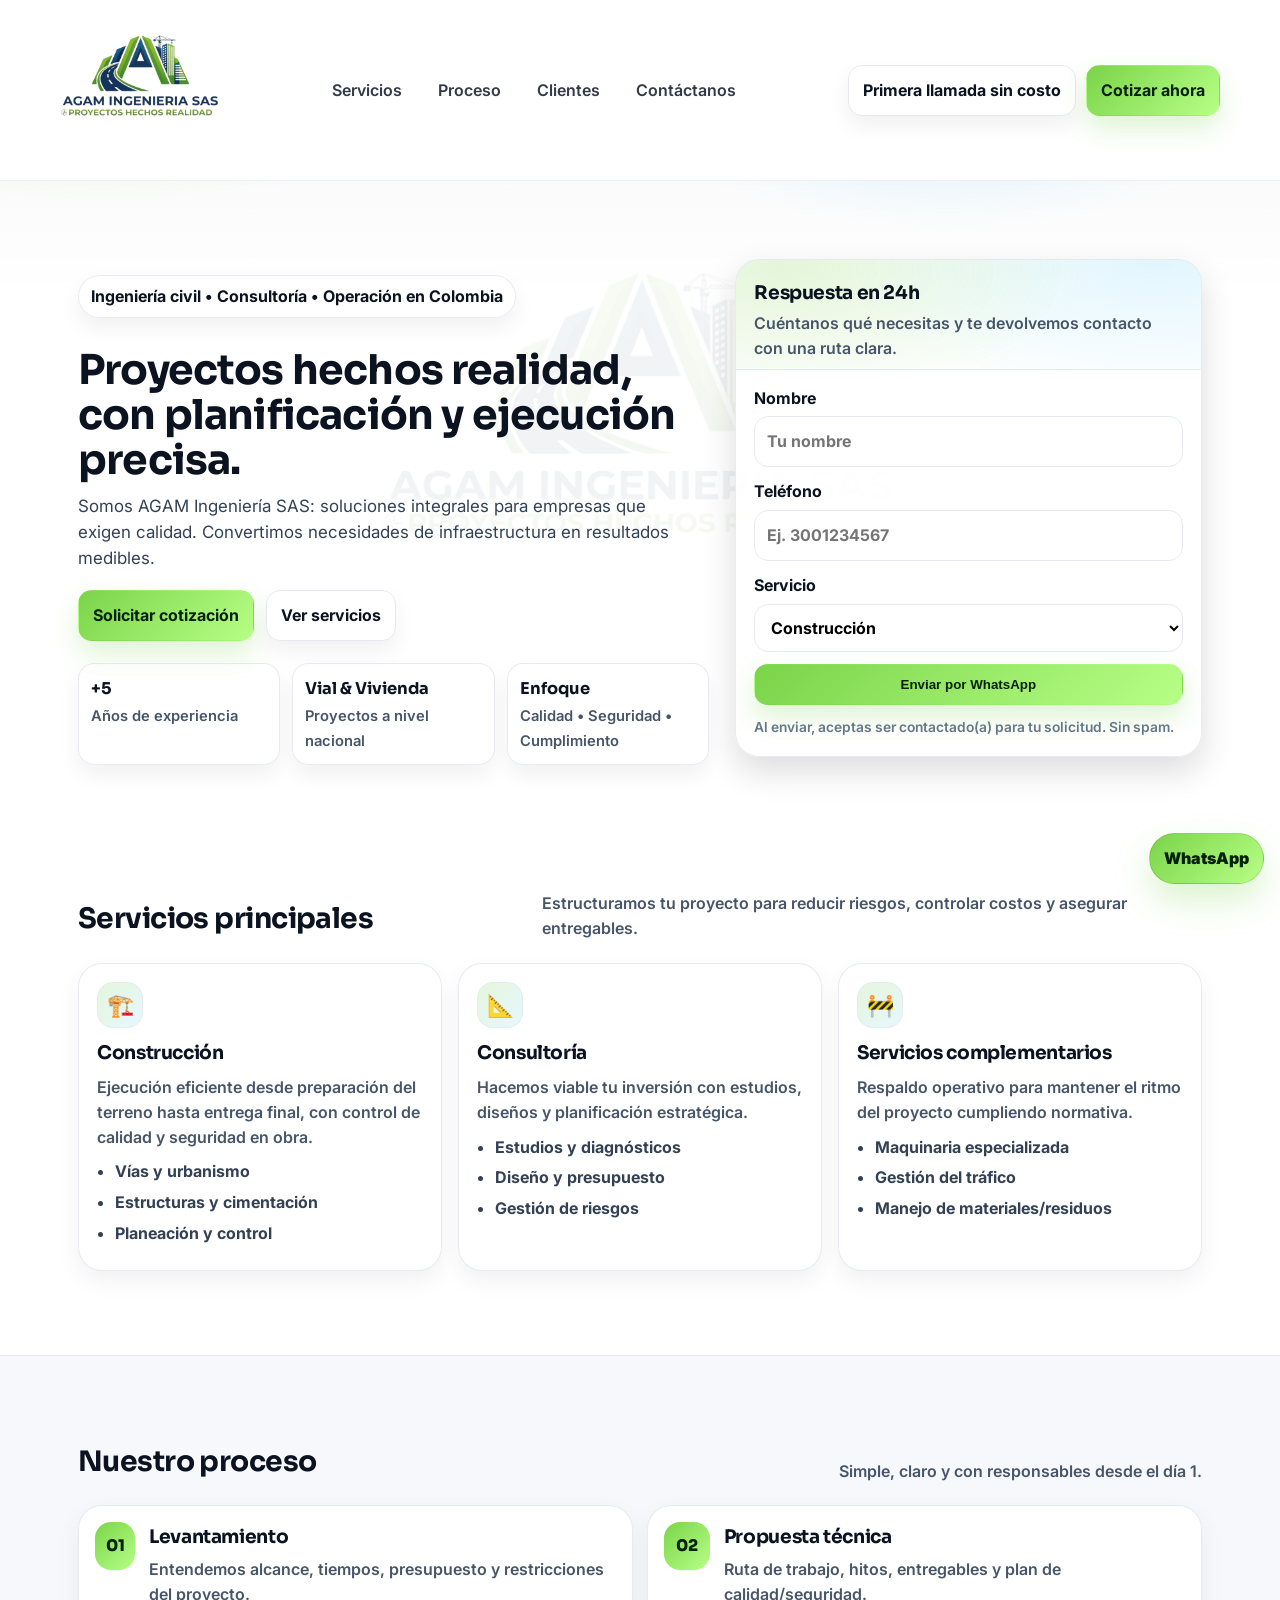
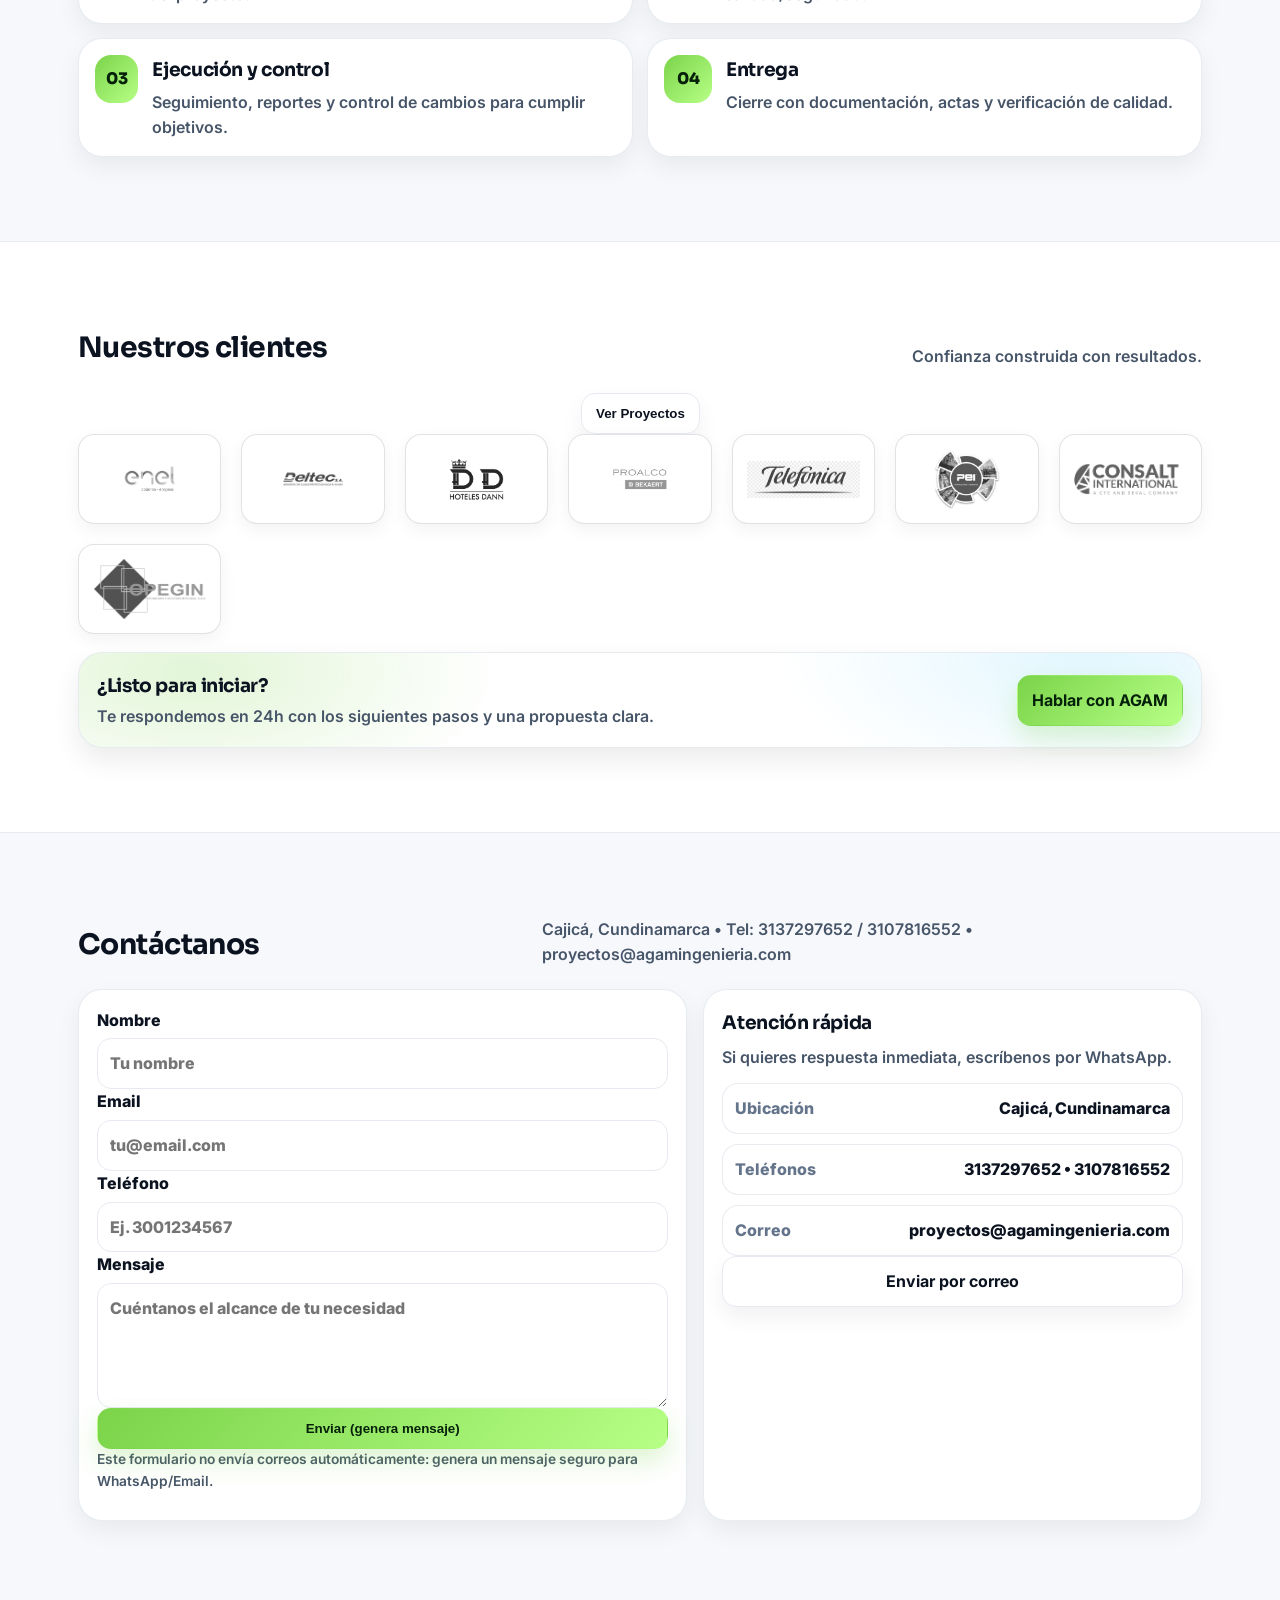
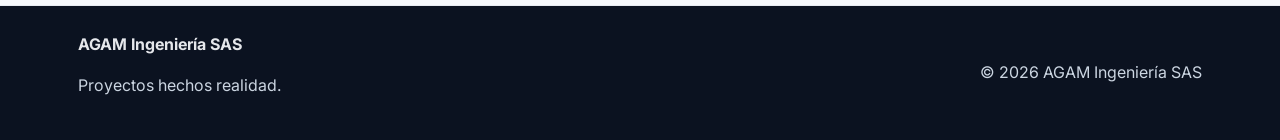
==== index.html @ 971c190e "upload files FASE 3.3 STABLE - Galeria responsive, lightbox, swipe y admin UX" ====
<!doctype html>
<html lang="es">
<head>
  <meta charset="utf-8" />
  <meta name="viewport" content="width=device-width, initial-scale=1" />
  <meta name="description" content="AGAM Ingeniería SAS: Construcción, consultoría y servicios complementarios. Proyectos hechos realidad." />
  <title>AGAM Ingeniería SAS | Proyectos hechos realidad</title>

  <!-- Google Fonts (ligero, solo 2 familias) -->
  <link rel="preconnect" href="https://fonts.googleapis.com">
  <link rel="preconnect" href="https://fonts.gstatic.com" crossorigin>
  <link href="https://fonts.googleapis.com/css2?family=Inter:wght@400;500;600&family=Sora:wght@600;700&display=swap" rel="stylesheet">

  <link rel="stylesheet" href="styles.css" />
</head>

<body>
  <a class="skip" href="#contenido">Saltar al contenido</a>

  <!-- Header -->
  <header class="header">
    <div class="container header__inner">
      <a class="brand" href="#top" aria-label="AGAM Ingeniería SAS">
        <img class="brand__logo"
     src="./unnamed.png"
     alt="AGAM Ingeniería SAS"
     loading="eager" />

      </a>

      <nav class="nav" aria-label="Navegación principal">
        <button class="nav__toggle" aria-expanded="false" aria-controls="menu">
          <span class="sr">Abrir menú</span>
          <span class="burger"></span>
        </button>

        <ul id="menu" class="nav__list">
          <li><a href="#servicios">Servicios</a></li>
          <li><a href="#proceso">Proceso</a></li>
          <li><a href="#clientes">Clientes</a></li>
          <li><a href="#contacto">Contáctanos</a></li>
        </ul>
      </nav>

      <div class="header__cta">
        <a class="btn btn--ghost" href="#contacto">Primera llamada sin costo</a>
        <a class="btn btn--primary" href="#contacto">Cotizar ahora</a>
      </div>
    </div>
  </header>

  <!-- Hero -->
  <main id="contenido">
    <section id="top" class="hero">
      <div class="container hero__inner">
        <div class="hero__copy reveal">
          <p class="pill">Ingeniería civil • Consultoría • Operación en Colombia</p>
          <h1>Proyectos hechos realidad, con planificación y ejecución precisa.</h1>
          <p class="lead">
            Somos AGAM Ingeniería SAS: soluciones integrales para empresas que exigen calidad.
            Convertimos necesidades de infraestructura en resultados medibles.
          </p>

          <div class="hero__actions">
            <a class="btn btn--primary" href="#contacto">Solicitar cotización</a>
            <a class="btn btn--ghost" href="#servicios">Ver servicios</a>
          </div>

          <div class="hero__stats">
            <div class="stat">
              <strong>+5</strong>
              <span>Años de experiencia</span>
            </div>
            <div class="stat">
              <strong>Vial & Vivienda</strong>
              <span>Proyectos a nivel nacional</span>
            </div>
            <div class="stat">
              <strong>Enfoque</strong>
              <span>Calidad • Seguridad • Cumplimiento</span>
            </div>
          </div>
        </div>

        <div class="hero__card reveal">
          <div class="cardTop">
            <h3>Respuesta en 24h</h3>
            <p>Cuéntanos qué necesitas y te devolvemos contacto con una ruta clara.</p>
          </div>

          <div class="miniForm">
            <label>
              Nombre
              <input id="name" type="text" placeholder="Tu nombre" autocomplete="name" />
            </label>
            <label>
              Teléfono
              <input id="phone" type="tel" placeholder="Ej. 3001234567" autocomplete="tel" />
            </label>
            <label>
              Servicio
              <select id="service">
                <option value="Construcción">Construcción</option>
                <option value="Consultoría">Consultoría</option>
                <option value="Servicios complementarios">Servicios complementarios</option>
              </select>
            </label>

            <button id="quoteBtn" class="btn btn--primary btn--full" type="button">
              Enviar por WhatsApp
            </button>

            <p class="fineprint">
              Al enviar, aceptas ser contactado(a) para tu solicitud. Sin spam.
            </p>
          </div>
        </div>
      </div>

      <div class="hero__bg" aria-hidden="true"></div>
    </section>

    <!-- Servicios -->
    <section id="servicios" class="section">
      <div class="container">
        <div class="section__head reveal">
          <h2>Servicios principales</h2>
          <p class="sub">
            Estructuramos tu proyecto para reducir riesgos, controlar costos y asegurar entregables.
          </p>
        </div>

        <div class="grid3">
          <article class="card reveal">
            <div class="icon">🏗️</div>
            <h3>Construcción</h3>
            <p>
              Ejecución eficiente desde preparación del terreno hasta entrega final,
              con control de calidad y seguridad en obra.
            </p>
            <ul class="bullets">
              <li>Vías y urbanismo</li>
              <li>Estructuras y cimentación</li>
              <li>Planeación y control</li>
            </ul>
          </article>

          <article class="card reveal">
            <div class="icon">📐</div>
            <h3>Consultoría</h3>
            <p>
              Hacemos viable tu inversión con estudios, diseños y planificación estratégica.
            </p>
            <ul class="bullets">
              <li>Estudios y diagnósticos</li>
              <li>Diseño y presupuesto</li>
              <li>Gestión de riesgos</li>
            </ul>
          </article>

          <article class="card reveal">
            <div class="icon">🚧</div>
            <h3>Servicios complementarios</h3>
            <p>
              Respaldo operativo para mantener el ritmo del proyecto cumpliendo normativa.
            </p>
            <ul class="bullets">
              <li>Maquinaria especializada</li>
              <li>Gestión del tráfico</li>
              <li>Manejo de materiales/residuos</li>
            </ul>
          </article>
        </div>
      </div>
    </section>

    <!-- Proceso -->
    <section id="proceso" class="section section--alt">
      <div class="container">
        <div class="section__head reveal">
          <h2>Nuestro proceso</h2>
          <p class="sub">Simple, claro y con responsables desde el día 1.</p>
        </div>

        <div class="steps">
          <div class="step reveal">
            <span class="step__n">01</span>
            <div>
              <h3>Levantamiento</h3>
              <p>Entendemos alcance, tiempos, presupuesto y restricciones del proyecto.</p>
            </div>
          </div>

          <div class="step reveal">
            <span class="step__n">02</span>
            <div>
              <h3>Propuesta técnica</h3>
              <p>Ruta de trabajo, hitos, entregables y plan de calidad/seguridad.</p>
            </div>
          </div>

          <div class="step reveal">
            <span class="step__n">03</span>
            <div>
              <h3>Ejecución y control</h3>
              <p>Seguimiento, reportes y control de cambios para cumplir objetivos.</p>
            </div>
          </div>

          <div class="step reveal">
            <span class="step__n">04</span>
            <div>
              <h3>Entrega</h3>
              <p>Cierre con documentación, actas y verificación de calidad.</p>
            </div>
          </div>
        </div>
      </div>
    </section>

    <!-- Clientes -->
    <section id="clientes" class="section">
      <div class="container">
        <div class="section__head reveal">
          <h2>Nuestros clientes</h2>
          <p class="sub">Confianza construida con resultados.</p>
        </div>
<!-- bonton ver clientes-->
        <div style="text-align:center;margin-top:24px;">
  <button class="btn btn--ghost" onclick="openGallery()">
    Ver Proyectos
  </button>
</div>


        <!-- Contenido administrable: se carga desde content.js / backend -->
        <div id="clientsGrid" class="logos reveal" aria-label="Logos de clientes"></div>

        <div class="ctaBand reveal">
          <div>
            <h3>¿Listo para iniciar?</h3>
            <p>Te respondemos en 24h con los siguientes pasos y una propuesta clara.</p>
          </div>
          <a class="btn btn--primary" href="#contacto">Hablar con AGAM</a>
        </div>
      </div>
    </section>

    <!-- Contacto -->
    <section id="contacto" class="section section--alt">
      <div class="container">
        <div class="section__head reveal">
          <h2>Contáctanos</h2>
          <p class="sub">Cajicá, Cundinamarca • Tel: 3137297652 / 3107816552 • proyectos@agamingenieria.com</p>
        </div>

        <div class="contactGrid">
          <form class="form card reveal" id="contactForm" autocomplete="on">
            <label>
              Nombre
              <input name="nombre" type="text" required placeholder="Tu nombre" autocomplete="name" />
            </label>
            <label>
              Email
              <input name="email" type="email" required placeholder="tu@email.com" autocomplete="email" />
            </label>
            <label>
              Teléfono
              <input name="telefono" type="tel" required placeholder="Ej. 3001234567" autocomplete="tel" />
            </label>
            <label>
              Mensaje
              <textarea name="mensaje" rows="4" required placeholder="Cuéntanos el alcance de tu necesidad"></textarea>
            </label>

            <button class="btn btn--primary btn--full" type="submit">Enviar (genera mensaje)</button>
            <p class="fineprint">Este formulario no envía correos automáticamente: genera un mensaje seguro para WhatsApp/Email.</p>
          </form>

          <div class="info card reveal">
            <h3>Atención rápida</h3>
            <p>Si quieres respuesta inmediata, escríbenos por WhatsApp.</p>

            <div class="info__list">
              <div class="info__item">
                <span class="k">Ubicación</span>
                <span class="v">Cajicá, Cundinamarca</span>
              </div>
              <div class="info__item">
                <span class="k">Teléfonos</span>
                <span class="v">3137297652 • 3107816552</span>
              </div>
              <div class="info__item">
                <span class="k">Correo</span>
                <span class="v">proyectos@agamingenieria.com</span>
              </div>
            </div>

            <a class="btn btn--ghost btn--full" id="emailBtn" href="#">
              Enviar por correo
            </a>
          </div>
        </div>
      </div>
    </section>

    <!-- Footer -->
    <footer class="footer">
      <div class="container footer__inner">
        <div>
          <strong>AGAM Ingeniería SAS</strong>
          <p class="muted">Proyectos hechos realidad.</p>
        </div>
        <p class="muted">© <span id="year"></span> AGAM Ingeniería SAS</p>
      </div>
    </footer>
  </main>

  <!-- WhatsApp Floating Button -->
  <a class="wabtn" id="waFloat" href="#" aria-label="Chatear por WhatsApp">
    <span>WhatsApp</span>
  </a>

  <!-- Modal flotante - Galería -->
<div id="galleryModal" class="galleryModal" aria-hidden="true">
  <div class="galleryOverlay"></div>

  <div class="galleryContent">
    <button class="galleryClose" aria-label="Cerrar galería">✕</button>

    <h3>Proyectos</h3>

    <div id="projectsGrid" class="galleryGrid"></div>
  </div>
</div>

<div id="projectGalleryModal" class="galleryModal" aria-hidden="true"><div class="projectGalleryOverlay galleryOverlay"></div><div class="galleryContent"><button class="projectGalleryClose galleryClose" aria-label="Cerrar">✕</button><h3 id="projectGalleryTitle">Proyecto</h3><div id="projectGalleryGrid" class="projectGalleryGrid"></div></div></div>

 <!-- Zoom individual (Lightbox) - Fase 3.3.2 -->
<div id="zoomModal" class="zoomModal" aria-hidden="true">
  <div class="zoomOverlay"></div>

  <div class="zoomContent" role="dialog" aria-modal="true" aria-label="Vista ampliada">
    <button class="zoomClose" type="button" aria-label="Cerrar zoom">&times;</button>

    <button id="zoomPrev" class="zoomNav zoomPrev" type="button" aria-label="Fotografía anterior">
      &#10094;
    </button>

    <img id="zoomImg" src="" alt="">

    <button id="zoomNext" class="zoomNav zoomNext" type="button" aria-label="Fotografía siguiente">
      &#10095;
    </button>

    <div class="zoomInfo">
      <p id="zoomCaption" class="zoomCaption"></p>
      <span id="zoomCounter" class="zoomCounter" aria-live="polite"></span>
    </div>
  </div>
</div>
 
  <script src="https://cdn.jsdelivr.net/npm/@supabase/supabase-js@2"></script>
  <script src="config.js"></script>
  <script src="content.js"></script>
  <script src="app.js" defer></script>
</body>
</html>
---- styles.css ----
:root{
  --bg: #0b1220;
  --bg2:#0f1b33;
  --surface:#0f172a;
  --card:#ffffff;
  --text:#0b1220;
  --muted:#5b6473;
  --line:#e6eaf0;

  --brand:#7bd44a;          /* verde acento */
  --brand2:#33c2ff;         /* acento secundario sutil */
  --shadow: 0 14px 34px rgba(2, 6, 23, .14);
  --shadow2: 0 10px 24px rgba(2, 6, 23, .10);

  --radius: 18px;
  --radius2: 24px;
  --container: 1160px;

  --font: "Inter", system-ui, -apple-system, Segoe UI, Roboto, Arial, sans-serif;
  --fontH: "Sora", system-ui, -apple-system, Segoe UI, Roboto, Arial, sans-serif;

  --speed: 220ms;
}

*{ box-sizing:border-box; }
html{ scroll-behavior:smooth; }

/* === Marca de agua global (logo) === */
body::before{
  content:"";
  position:fixed;
  inset:0;
  background-image: url("./unnamed.png"); /* o ./assets/unnamed.png */
  background-repeat:no-repeat;
  background-position:center;
  background-size: min(520px, 70vw);
  opacity:0.06;             /* controla qué tan sutil se ve */
  pointer-events:none;      /* no bloquea clicks */
  z-index:0;
}

/* Asegura que el contenido quede por encima */
.header,
main,
.footer{
  position:relative;
  z-index:1;
}

body{
  margin:0;
  font-family:var(--font);
  color:var(--text);
  background:#fff;
  line-height:1.55;
}



img{ max-width:100%; height:auto; display:block; }
a{ color:inherit; text-decoration:none; }
a:hover{ text-decoration:none; }

.container{
  max-width:var(--container);
  margin:0 auto;
  padding:0 18px;
}

/* Accesibilidad */
.skip{
  position:absolute;
  left:-9999px;
  top:12px;
  background:#fff;
  padding:10px 12px;
  border-radius:12px;
  box-shadow:var(--shadow2);
  z-index:9999;
}
.skip:focus{ left:12px; }

.sr{
  position:absolute;
  width:1px;height:1px;
  padding:0;margin:-1px;
  overflow:hidden;clip:rect(0,0,0,0);
  white-space:nowrap;border:0;
}

/* Header */
.header{
  position:sticky;
  top:0;
  z-index:50;
  background:rgba(255,255,255,.86);
  backdrop-filter: blur(10px);
  border-bottom:1px solid rgba(230,234,240,.7);
}
.header__inner{
  display:flex;
  align-items:center;
  justify-content:space-between;
  gap:14px;
  padding:10px 0;
}
.brand{ display:flex; align-items:center; gap:12px; }
.brand__logo{
  width:160px;
  height:auto;
  object-fit:contain;
}

/* Nav */
.nav{ display:flex; align-items:center; gap:10px; }
.nav__toggle{
  display:none;
  border:1px solid var(--line);
  background:#fff;
  border-radius:14px;
  padding:10px 12px;
  cursor:pointer;
  box-shadow:0 8px 18px rgba(2,6,23,.06);
}
.burger{
  width:22px;
  height:2px;
  background:var(--bg);
  display:block;
  position:relative;
}
.burger::before,.burger::after{
  content:"";
  position:absolute;
  left:0;
  width:22px;
  height:2px;
  background:var(--bg);
  transition:transform var(--speed) ease;
}
.burger::before{ top:-7px; }
.burger::after{ top:7px; }

.nav__list{
  list-style:none;
  display:flex;
  align-items:center;
  gap:16px;
  margin:0;
  padding:0;
}
.nav__list a{
  font-weight:600;
  color:#111827;
  opacity:.86;
  padding:10px 10px;
  border-radius:12px;
  transition: background var(--speed) ease, opacity var(--speed) ease, transform var(--speed) ease;
}
.nav__list a:hover{
  background:rgba(15, 23, 42, .06);
  opacity:1;
}

.header__cta{
  display:flex;
  gap:10px;
  align-items:center;
}

/* Buttons */
.btn{
  display:inline-flex;
  align-items:center;
  justify-content:center;
  gap:10px;
  border-radius:14px;
  padding:12px 14px;
  font-weight:700;
  border:1px solid transparent;
  cursor:pointer;
  transition: transform var(--speed) ease, box-shadow var(--speed) ease, background var(--speed) ease, border-color var(--speed) ease;
  user-select:none;
  will-change: transform;
}
.btn--primary{
  background:linear-gradient(135deg, var(--brand), #b7ff86);
  color:#05210a;
  box-shadow: 0 12px 26px rgba(123, 212, 74, .25);
}
.btn--primary:hover{ transform: translateY(-2px); box-shadow: 0 18px 34px rgba(123, 212, 74, .28); }

.btn--ghost{
  background:#fff;
  border-color: var(--line);
  color:#0b1220;
  box-shadow: 0 10px 22px rgba(2,6,23,.06);
}
.btn--ghost:hover{ transform: translateY(-2px); box-shadow: 0 14px 28px rgba(2,6,23,.10); }

.btn--full{ width:100%; }

/* Hero */
.hero{
  position:relative;
  overflow:hidden;
  padding:78px 0 42px;
}
.hero__inner{
  display:grid;
  grid-template-columns: 1.15fr .85fr;
  gap:26px;
  align-items:start;
}
.hero__bg{
  position:absolute;
  inset:-40% -10% auto -10%;
  height:520px;
  background:
    radial-gradient(600px 240px at 15% 25%, rgba(123,212,74,.22), transparent 60%),
    radial-gradient(520px 240px at 70% 30%, rgba(51,194,255,.18), transparent 60%),
    linear-gradient(180deg, rgba(11,18,32,.06), transparent 70%);
  pointer-events:none;
}
.pill{
  display:inline-flex;
  gap:8px;
  align-items:center;
  padding:8px 12px;
  border:1px solid rgba(230,234,240,.9);
  background:rgba(255,255,255,.75);
  border-radius:999px;
  font-weight:700;
  color:#0b1220;
  box-shadow:0 10px 22px rgba(2,6,23,.06);
}
h1,h2,h3{
  font-family:var(--fontH);
  letter-spacing:-.02em;
}
.hero h1{
  margin:14px 0 10px;
  font-size: clamp(30px, 3.2vw, 46px);
  line-height:1.1;
  color:#0b1220;
}
.lead{
  margin:0 0 18px;
  font-size: 1.06rem;
  color:#334155;
  max-width: 56ch;
}
.hero__actions{ display:flex; gap:12px; flex-wrap:wrap; }

.hero__stats{
  margin-top:22px;
  display:grid;
  grid-template-columns:repeat(3, minmax(0, 1fr));
  gap:12px;
}
.stat{
  border:1px solid rgba(230,234,240,.9);
  background:rgba(255,255,255,.75);
  border-radius:16px;
  padding:12px 12px;
  box-shadow:0 10px 22px rgba(2,6,23,.06);
}
.stat strong{
  display:block;
  font-family:var(--fontH);
  font-size:1.02rem;
  margin-bottom:2px;
}
.stat span{ color:#475569; font-weight:600; font-size:.92rem; }

/* Card form */
.hero__card{
  border-radius:var(--radius2);
  border:1px solid rgba(230,234,240,.9);
  background: rgba(255,255,255,.9);
  box-shadow: var(--shadow);
  overflow:hidden;
}
.cardTop{
  padding:18px 18px 8px;
  background:
    radial-gradient(520px 240px at 10% 10%, rgba(123,212,74,.20), transparent 60%),
    radial-gradient(520px 240px at 90% 0%, rgba(51,194,255,.14), transparent 60%);
  border-bottom:1px solid rgba(230,234,240,.9);
}
.cardTop h3{ margin:0 0 4px; }
.cardTop p{ margin:0; color:#475569; font-weight:600; }

.miniForm{ padding:16px 18px 18px; display:grid; gap:12px; }
label{ display:grid; gap:6px; font-weight:700; color:#0b1220; }
input, select, textarea{
  width:100%;
  padding:12px 12px;
  border-radius:14px;
  border:1px solid var(--line);
  background:#fff;
  outline:none;
  transition:border-color var(--speed) ease, box-shadow var(--speed) ease;
  font: inherit;
}
textarea{ resize:vertical; min-height:110px; }
input:focus, select:focus, textarea:focus{
  border-color: rgba(123,212,74,.9);
  box-shadow: 0 0 0 4px rgba(123,212,74,.18);
}

.fineprint{
  margin:0;
  font-size:.86rem;
  color:#64748b;
  font-weight:600;
}

/* Sections */
.section{ padding:84px 0; }
.section--alt{ background:#f6f8fb; border-top:1px solid rgba(230,234,240,.9); border-bottom:1px solid rgba(230,234,240,.9); }

.section__head{
  display:flex;
  align-items:flex-end;
  justify-content:space-between;
  gap:18px;
  margin-bottom:22px;
}
.section__head h2{
  margin:0;
  font-size: clamp(24px, 2.2vw, 34px);
}
.sub{
  margin:0;
  color:#475569;
  font-weight:600;
  max-width: 60ch;
}

/* Cards & grids */
.grid3{
  display:grid;
  grid-template-columns: repeat(3, minmax(0, 1fr));
  gap:16px;
}
.card{
  background:#fff;
  border:1px solid rgba(230,234,240,.9);
  border-radius:var(--radius2);
  padding:18px;
  box-shadow:0 10px 24px rgba(2,6,23,.06);
  transition: transform var(--speed) ease, box-shadow var(--speed) ease, border-color var(--speed) ease;
}
.card:hover{
  transform: translateY(-4px);
  box-shadow:0 18px 34px rgba(2,6,23,.10);
  border-color: rgba(123,212,74,.45);
}
.icon{
  width:46px;height:46px;
  display:grid;place-items:center;
  border-radius:16px;
  background: linear-gradient(135deg, rgba(123,212,74,.20), rgba(51,194,255,.12));
  border:1px solid rgba(230,234,240,.9);
  margin-bottom:10px;
  font-size:22px;
}
.card h3{ margin:0 0 8px; }
.card p{ margin:0 0 10px; color:#475569; font-weight:600; }
.bullets{
  margin:0;
  padding-left:18px;
  color:#334155;
  font-weight:700;
}
.bullets li{ margin:6px 0; }

/* Steps */
.steps{
  display:grid;
  grid-template-columns: repeat(2, minmax(0, 1fr));
  gap:14px;
}
.step{
  display:flex;
  gap:14px;
  padding:16px;
  background:#fff;
  border:1px solid rgba(230,234,240,.9);
  border-radius:var(--radius2);
  box-shadow:0 10px 24px rgba(2,6,23,.06);
}
.step__n{
  font-family:var(--fontH);
  font-weight:800;
  color:#05210a;
  background:linear-gradient(135deg, var(--brand), #b7ff86);
  border-radius:16px;
  width:48px; height:48px;
  display:grid; place-items:center;
}
.step h3{ margin:0 0 6px; }
.step p{ margin:0; color:#475569; font-weight:600; }

/* Logos */
.logos{
  display:grid;
  grid-template-columns: repeat(6, minmax(0, 1fr));
  gap:10px;
}
.logoBox{
  height:56px;
  border-radius:16px;
  border:1px dashed rgba(15,23,42,.18);
  background:#fff;
  display:grid;
  place-items:center;
  color:#64748b;
  font-weight:800;
}

/* CTA band */
.ctaBand{
  margin-top:18px;
  border-radius:var(--radius2);
  border:1px solid rgba(230,234,240,.9);
  background:
    radial-gradient(520px 240px at 10% 20%, rgba(123,212,74,.22), transparent 60%),
    radial-gradient(520px 240px at 90% 0%, rgba(51,194,255,.14), transparent 60%),
    #fff;
  padding:18px;
  display:flex;
  align-items:center;
  justify-content:space-between;
  gap:14px;
  box-shadow:0 12px 28px rgba(2,6,23,.08);
}
.ctaBand h3{ margin:0 0 4px; }
.ctaBand p{ margin:0; color:#475569; font-weight:600; }

/* Contact */
.contactGrid{
  display:grid;
  grid-template-columns: 1.1fr .9fr;
  gap:16px;
}
.form label{ font-weight:800; }
.info h3{ margin:0 0 8px; }
.info p{ margin:0 0 14px; color:#475569; font-weight:600; }
.info__list{ display:grid; gap:10px; }
.info__item{
  display:flex;
  justify-content:space-between;
  gap:12px;
  padding:12px;
  border:1px solid rgba(230,234,240,.9);
  border-radius:16px;
  background:#fff;
}
.k{ color:#64748b; font-weight:800; }
.v{ color:#0b1220; font-weight:800; }

/* Footer */
.footer{
  background:#0b1220;
  color:#e5e7eb;
  padding:26px 0;
}
.footer__inner{
  display:flex;
  align-items:center;
  justify-content:space-between;
  gap:14px;
}
.muted{ color:#cbd5e1; }

/* WhatsApp floating */
.wabtn{
  position:fixed;
  right:16px;
  bottom:16px;
  z-index:60;
  padding:12px 14px;
  border-radius:999px;
  background: linear-gradient(135deg, var(--brand), #b7ff86);
  color:#05210a;
  font-weight:900;
  box-shadow:0 16px 34px rgba(123,212,74,.28);
  border:1px solid rgba(5,33,10,.12);
  transition: transform var(--speed) ease, box-shadow var(--speed) ease;
}
.wabtn:hover{ transform: translateY(-3px); box-shadow:0 22px 40px rgba(123,212,74,.30); }

/* Reveal on scroll (ligero) */
.reveal{
  opacity:0;
  transform: translateY(14px);
  transition: opacity 520ms ease, transform 520ms ease;
}
.reveal.is-visible{
  opacity:1;
  transform: translateY(0);
}

/* === Logos de clientes === */
.logos{
  display:grid;
  grid-template-columns: repeat(auto-fit, minmax(140px, 1fr));
  gap:20px;
  align-items:center;
}

.logoBox{
  height:90px;
  padding:14px;
  border-radius:16px;
  border:1px solid rgba(15,23,42,.12);
  background:#fff;
  display:flex;
  align-items:center;
  justify-content:center;
  box-shadow:0 6px 18px rgba(2,6,23,.05);
  transition: transform 220ms ease, box-shadow 220ms ease;
}

.logoBox img{
  max-width:100%;
  max-height:100%;
  object-fit:contain;
  filter: grayscale(100%) opacity(.85);
  transition: filter 220ms ease, transform 220ms ease;
}

.logoBox:hover img{
  filter:none;
  transform:scale(1.05);
}


/* Responsive */
@media (max-width: 980px){
  .hero__inner{ grid-template-columns: 1fr; }
  .header__cta{ display:none; }
  .grid3{ grid-template-columns: 1fr; }
  .steps{ grid-template-columns: 1fr; }
  .logos{ grid-template-columns: repeat(3, minmax(0, 1fr)); }
  .contactGrid{ grid-template-columns: 1fr; }
  .section__head{ flex-direction:column; align-items:flex-start; }
  .nav__toggle{ display:inline-flex; }
  .nav__list{
    position:absolute;
    right:18px;
    top:64px;
    width:min(320px, calc(100vw - 36px));
    flex-direction:column;
    align-items:stretch;
    gap:6px;
    padding:10px;
    border-radius:18px;
    border:1px solid rgba(230,234,240,.9);
    background:rgba(255,255,255,.96);
    box-shadow:0 18px 40px rgba(2,6,23,.16);
    display:none;
  }
  .nav__list.is-open{ display:flex; }
}

/* ============================= */
/* GALERÍA FLOTANTE (MODAL) */
/* ============================= */

.galleryModal{
  position:fixed;
  inset:0;
  z-index:999;
  display:none;
}

.galleryModal.active{
  display:block;
}

.galleryOverlay{
  position:absolute;
  inset:0;
  background:rgba(11,18,32,.75);
  backdrop-filter: blur(6px);
}

.galleryContent{
  position:relative;
  max-width:1100px;
  margin:6vh auto;
  background:#fff;
  border-radius:22px;
  padding:22px;
  box-shadow:0 30px 60px rgba(0,0,0,.35);
  animation: modalIn .35s ease;
}

.galleryContent h3{
  margin:0 0 14px;
  font-family:var(--fontH);
  font-size:1.4rem;
}

.galleryGrid{
  display:grid;
  grid-template-columns: repeat(auto-fit, minmax(160px, 1fr));
  gap:18px;
}

.galleryGrid img{
  width:100%;
  height:120px;
  object-fit:contain;
  background:#fff;
  border-radius:16px;
  padding:12px;
  border:1px solid rgba(15,23,42,.12);
  cursor:pointer;
  transition: transform .25s ease, box-shadow .25s ease;
}

.galleryGrid img:hover{
  transform:scale(1.05);
  box-shadow:0 14px 30px rgba(0,0,0,.18);
}

.galleryClose{
  position:absolute;
  top:14px;
  right:14px;
  border:none;
  background:#0b1220;
  color:#fff;
  width:40px;
  height:40px;
  border-radius:50%;
  font-size:18px;
  cursor:pointer;
}

@keyframes modalIn{
  from{
    opacity:0;
    transform:translateY(20px) scale(.96);
  }
  to{
    opacity:1;
    transform:none;
  }
}

/* ============================= */
/* ZOOM INDIVIDUAL (LIGHTBOX) */
/* ============================= */
.zoomModal{
  position:fixed;
  inset:0;
  z-index:1000;   /* encima del modal de galería */
  display:none;
}
.zoomModal.active{ display:block; }

.zoomOverlay{
  position:absolute;
  inset:0;
  background:rgba(11,18,32,.82);
  backdrop-filter: blur(6px);
}

.zoomContent{
  position:relative;
  max-width:min(1100px, calc(100vw - 24px));
  max-height: calc(100vh - 24px);
  margin: 12px auto;
  padding: 12px;
  border-radius: 18px;
  background:#fff;
  box-shadow: 0 30px 60px rgba(0,0,0,.35);
  display:grid;
  gap:10px;
  animation: modalIn .25s ease;
}

#zoomImg{
  width:100%;
  max-height: 75vh;
  object-fit: contain;
  border-radius: 14px;
  background:#fff;
  border:1px solid rgba(15,23,42,.10);
}

.zoomCaption{
  margin:0;
  color:#334155;
  font-weight:700;
  text-align:center;
}

.zoomClose{
  position:absolute;
  top:10px;
  right:10px;
  width:42px;
  height:42px;
  border-radius:999px;
  border:none;
  background:#0b1220;
  color:#fff;
  cursor:pointer;
  font-size:18px;
}


/* Responsive */
@media(max-width:768px){
  .galleryContent{
    margin:4vh 12px;
  }
}


/* Proyectos administrables */
.projectTile{margin:0;background:#fff;border:1px solid rgba(15,23,42,.12);border-radius:16px;overflow:hidden;cursor:pointer;box-shadow:0 8px 20px rgba(2,6,23,.06);transition:transform .22s ease,box-shadow .22s ease}
.projectTile:hover{transform:translateY(-3px);box-shadow:0 16px 32px rgba(2,6,23,.13)}
.galleryGrid .projectTile img{height:180px;border:0;border-radius:0;padding:0;object-fit:cover}
.galleryGrid .projectTile img:hover{transform:none;box-shadow:none}
.projectTile div{padding:12px 14px}.projectTile p{font-size:.86rem;color:#64748b;margin:5px 0 0}
.projectTile{cursor:pointer}.photoCount{display:block;margin-top:8px;color:#64748b}.projectGalleryGrid{display:grid;grid-template-columns:repeat(auto-fit,minmax(220px,1fr));gap:14px;max-height:68vh;overflow:auto}.projectPhoto{border:0;background:transparent;padding:0;cursor:pointer}.projectPhoto img{width:100%;height:220px;object-fit:cover;border-radius:14px;display:block}.projectPhoto:hover img{transform:scale(1.01)}


/* =========================================================
   FASE 3.3.1 - GALERIA PUBLICA RESPONSIVE
   Mantiene intacta la logica de Fase 3.2
   ========================================================= */

/* Modal de galeria de proyecto */
#projectGalleryModal .galleryContent{
  width:min(1180px, calc(100vw - 32px));
  max-width:1180px;
  max-height:90vh;
  margin:5vh auto;
  padding:24px;
  overflow:hidden;
  box-sizing:border-box;
}

/* Titulo con espacio reservado para cerrar */
#projectGalleryModal .galleryContent h3{
  padding-right:52px;
  margin-bottom:18px;
}

/* Rejilla de fotografias */
.projectGalleryGrid{
  display:grid;
  grid-template-columns:repeat(auto-fit, minmax(240px, 1fr));
  gap:16px;
  width:100%;
  max-height:72vh;
  overflow-y:auto;
  overflow-x:hidden;
  padding:2px 6px 6px 2px;
  box-sizing:border-box;
}

/* Cada fotografia */
.projectPhoto{
  display:block;
  width:100%;
  min-width:0;
  margin:0;
  padding:0;
  border:0;
  border-radius:16px;
  background:#f8fafc;
  overflow:hidden;
  cursor:pointer;
  aspect-ratio:4 / 3;
}

/* Imagen uniforme */
.projectPhoto img{
  display:block;
  width:100%;
  height:100%;
  object-fit:cover;
  border-radius:16px;
  transition:transform .22s ease, filter .22s ease;
}

.projectPhoto:hover img{
  transform:scale(1.025);
  filter:brightness(.96);
}

/* Mejor scrollbar */
.projectGalleryGrid{
  scrollbar-width:thin;
  scrollbar-color:#94a3b8 transparent;
}

.projectGalleryGrid::-webkit-scrollbar{
  width:8px;
}

.projectGalleryGrid::-webkit-scrollbar-thumb{
  background:#94a3b8;
  border-radius:999px;
}

/* Tablet */
@media (max-width:768px){
  #projectGalleryModal .galleryContent{
    width:calc(100vw - 20px);
    max-height:92vh;
    margin:4vh 10px;
    padding:18px;
    border-radius:18px;
  }

  .projectGalleryGrid{
    grid-template-columns:repeat(2, minmax(0, 1fr));
    gap:10px;
    max-height:74vh;
  }

  .projectPhoto{
    border-radius:12px;
  }

  .projectPhoto img{
    border-radius:12px;
  }
}

/* Celular */
@media (max-width:520px){
  #projectGalleryModal .galleryContent{
    width:calc(100vw - 16px);
    margin:2vh 8px;
    padding:16px;
    max-height:96vh;
  }

  #projectGalleryModal .galleryContent h3{
    font-size:1.2rem;
    padding-right:46px;
  }

  .projectGalleryGrid{
    grid-template-columns:1fr;
    gap:12px;
    max-height:78vh;
  }

  .projectPhoto{
    aspect-ratio:16 / 10;
  }
}


/* =========================================================
   FASE 3.3.2 - LIGHTBOX PROFESIONAL
   Navegacion visual + contador
   ========================================================= */

#zoomModal .zoomOverlay{
  background:rgba(2,6,23,.92);
  backdrop-filter:blur(8px);
}

#zoomModal .zoomContent{
  position:relative;
  width:min(1200px, calc(100vw - 32px));
  max-width:1200px;
  height:calc(100vh - 32px);
  max-height:900px;
  margin:16px auto;
  padding:54px 70px 22px;
  box-sizing:border-box;

  display:flex;
  flex-direction:column;
  align-items:center;
  justify-content:center;
  gap:12px;

  background:#0b1220;
  border:1px solid rgba(255,255,255,.12);
  border-radius:22px;
  box-shadow:0 30px 80px rgba(0,0,0,.55);
  overflow:hidden;
}

/* Imagen ampliada */
#zoomModal #zoomImg{
  display:block;
  width:auto;
  max-width:100%;
  height:auto;
  max-height:calc(100% - 70px);
  object-fit:contain;
  border:0;
  border-radius:14px;
  background:#fff;
}

/* Boton cerrar */
#zoomModal .zoomClose{
  position:absolute;
  z-index:5;
  top:14px;
  right:14px;

  display:flex;
  align-items:center;
  justify-content:center;

  width:44px;
  height:44px;
  padding:0;
  border:1px solid rgba(255,255,255,.18);
  border-radius:50%;

  background:rgba(15,23,42,.82);
  color:#fff;
  font-size:28px;
  line-height:1;
  cursor:pointer;

  transition:background .2s ease, transform .2s ease;
}

#zoomModal .zoomClose:hover{
  background:#1e293b;
  transform:scale(1.05);
}

/* Flechas anterior / siguiente */
#zoomModal .zoomNav{
  position:absolute;
  z-index:4;
  top:50%;
  transform:translateY(-50%);

  display:flex;
  align-items:center;
  justify-content:center;

  width:50px;
  height:58px;
  padding:0;

  border:1px solid rgba(255,255,255,.18);
  border-radius:14px;

  background:rgba(15,23,42,.72);
  color:#fff;
  font-size:30px;
  line-height:1;
  cursor:pointer;

  transition:
    background .2s ease,
    transform .2s ease,
    opacity .2s ease;
}

#zoomModal .zoomPrev{
  left:12px;
}

#zoomModal .zoomNext{
  right:12px;
}

#zoomModal .zoomNav:hover{
  background:rgba(30,41,59,.96);
  transform:translateY(-50%) scale(1.06);
}

/* Estado deshabilitado */
#zoomModal .zoomNav:disabled{
  opacity:.25;
  cursor:default;
  pointer-events:none;
}

/* Informacion inferior */
#zoomModal .zoomInfo{
  width:100%;
  min-height:36px;

  display:flex;
  align-items:center;
  justify-content:center;
  gap:14px;

  color:#e2e8f0;
}

#zoomModal .zoomCaption{
  margin:0;
  color:#e2e8f0;
  font-weight:600;
  text-align:center;
}

#zoomModal .zoomCounter{
  flex:0 0 auto;
  padding:5px 10px;

  border:1px solid rgba(255,255,255,.15);
  border-radius:999px;

  background:rgba(255,255,255,.08);
  color:#fff;

  font-size:.82rem;
  font-weight:700;
  white-space:nowrap;
}

/* Tablet */
@media (max-width:768px){
  #zoomModal .zoomContent{
    width:calc(100vw - 16px);
    height:calc(100vh - 16px);
    margin:8px;
    padding:52px 52px 18px;
    border-radius:18px;
  }

  #zoomModal .zoomNav{
    width:42px;
    height:52px;
    font-size:25px;
  }

  #zoomModal .zoomPrev{
    left:6px;
  }

  #zoomModal .zoomNext{
    right:6px;
  }
}

/* Celular */
@media (max-width:520px){
  #zoomModal .zoomContent{
    width:100vw;
    height:100vh;
    max-height:none;
    margin:0;
    padding:58px 12px 18px;
    border:0;
    border-radius:0;
  }

  #zoomModal #zoomImg{
    max-height:calc(100% - 105px);
    border-radius:10px;
  }

  #zoomModal .zoomClose{
    top:10px;
    right:10px;
    width:42px;
    height:42px;
  }

  #zoomModal .zoomNav{
    top:auto;
    bottom:18px;
    width:46px;
    height:46px;
    border-radius:50%;
    transform:none;
  }

  #zoomModal .zoomNav:hover{
    transform:scale(1.05);
  }

  #zoomModal .zoomPrev{
    left:14px;
  }

  #zoomModal .zoomNext{
    right:14px;
  }

  #zoomModal .zoomInfo{
    padding:0 52px;
    box-sizing:border-box;
    flex-direction:column;
    gap:4px;
  }

  #zoomModal .zoomCaption{
    font-size:.82rem;
  }

  #zoomModal .zoomCounter{
    font-size:.78rem;
  }
}
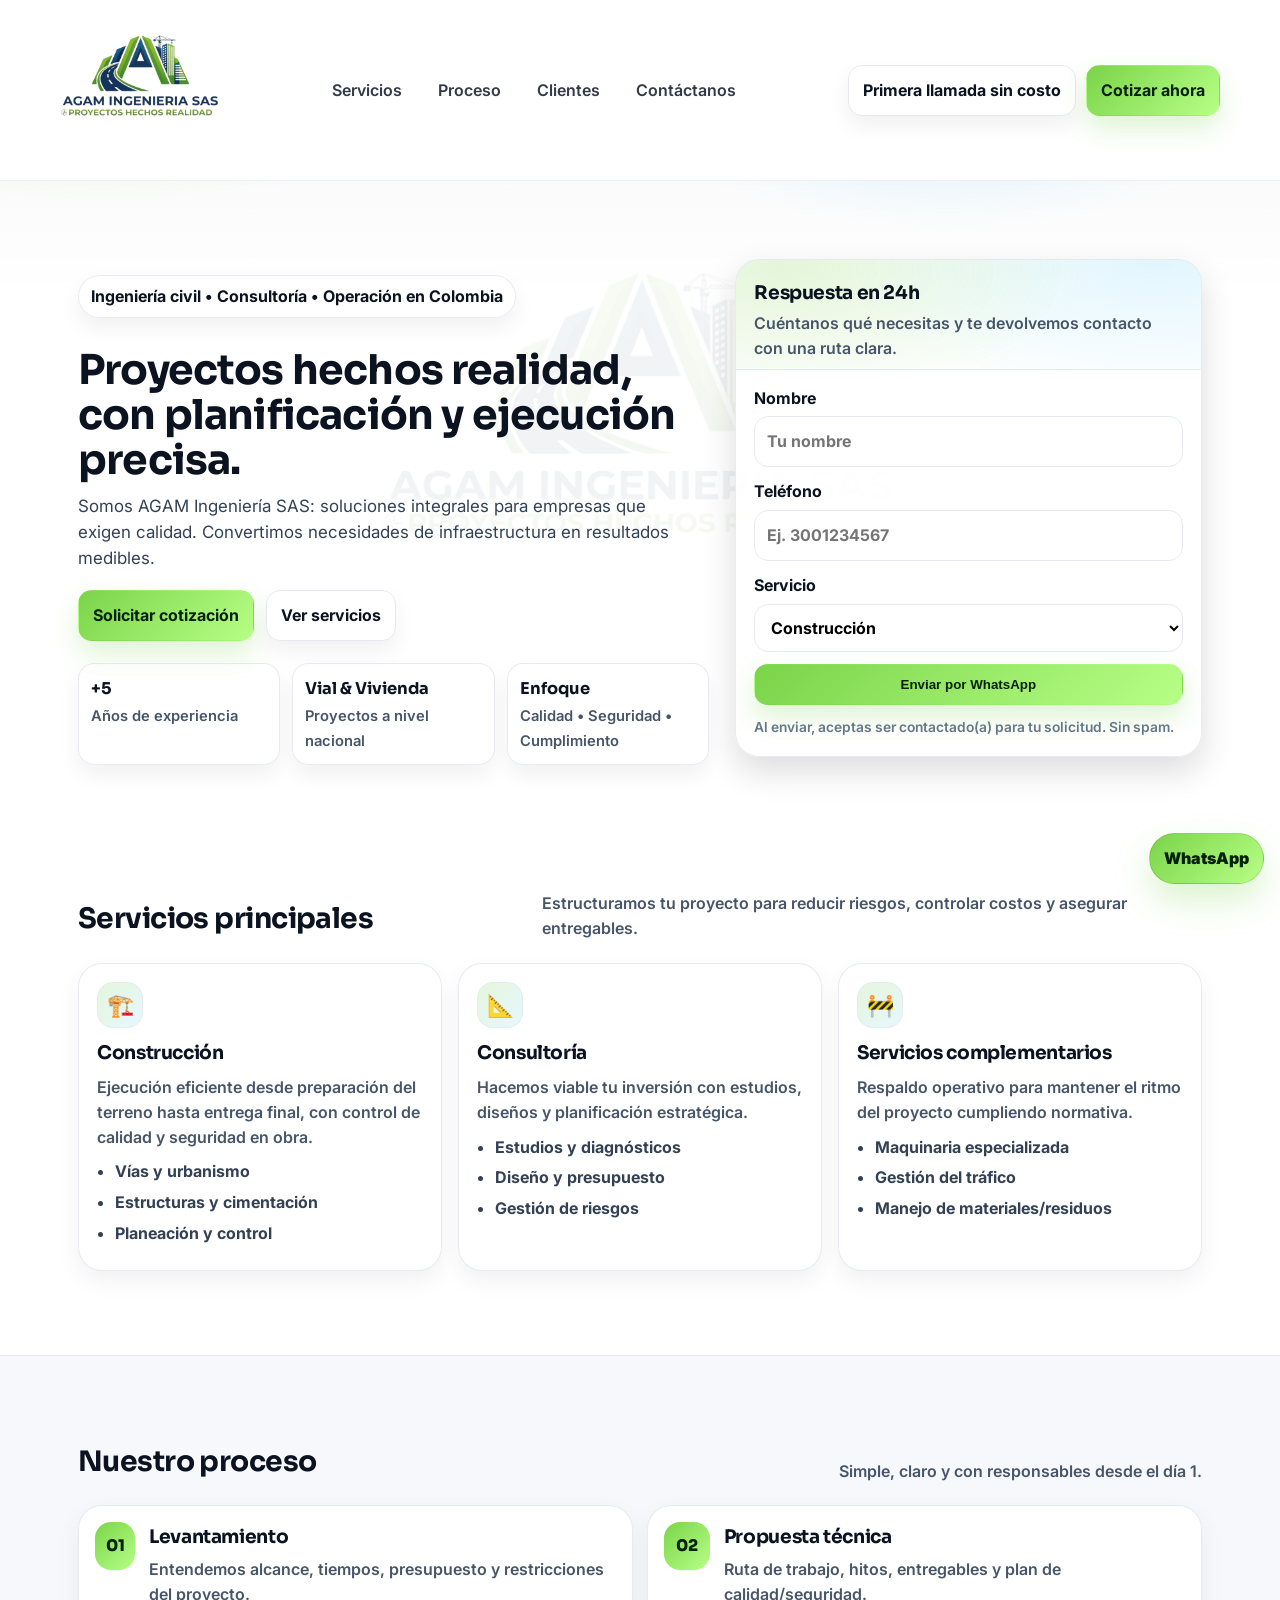
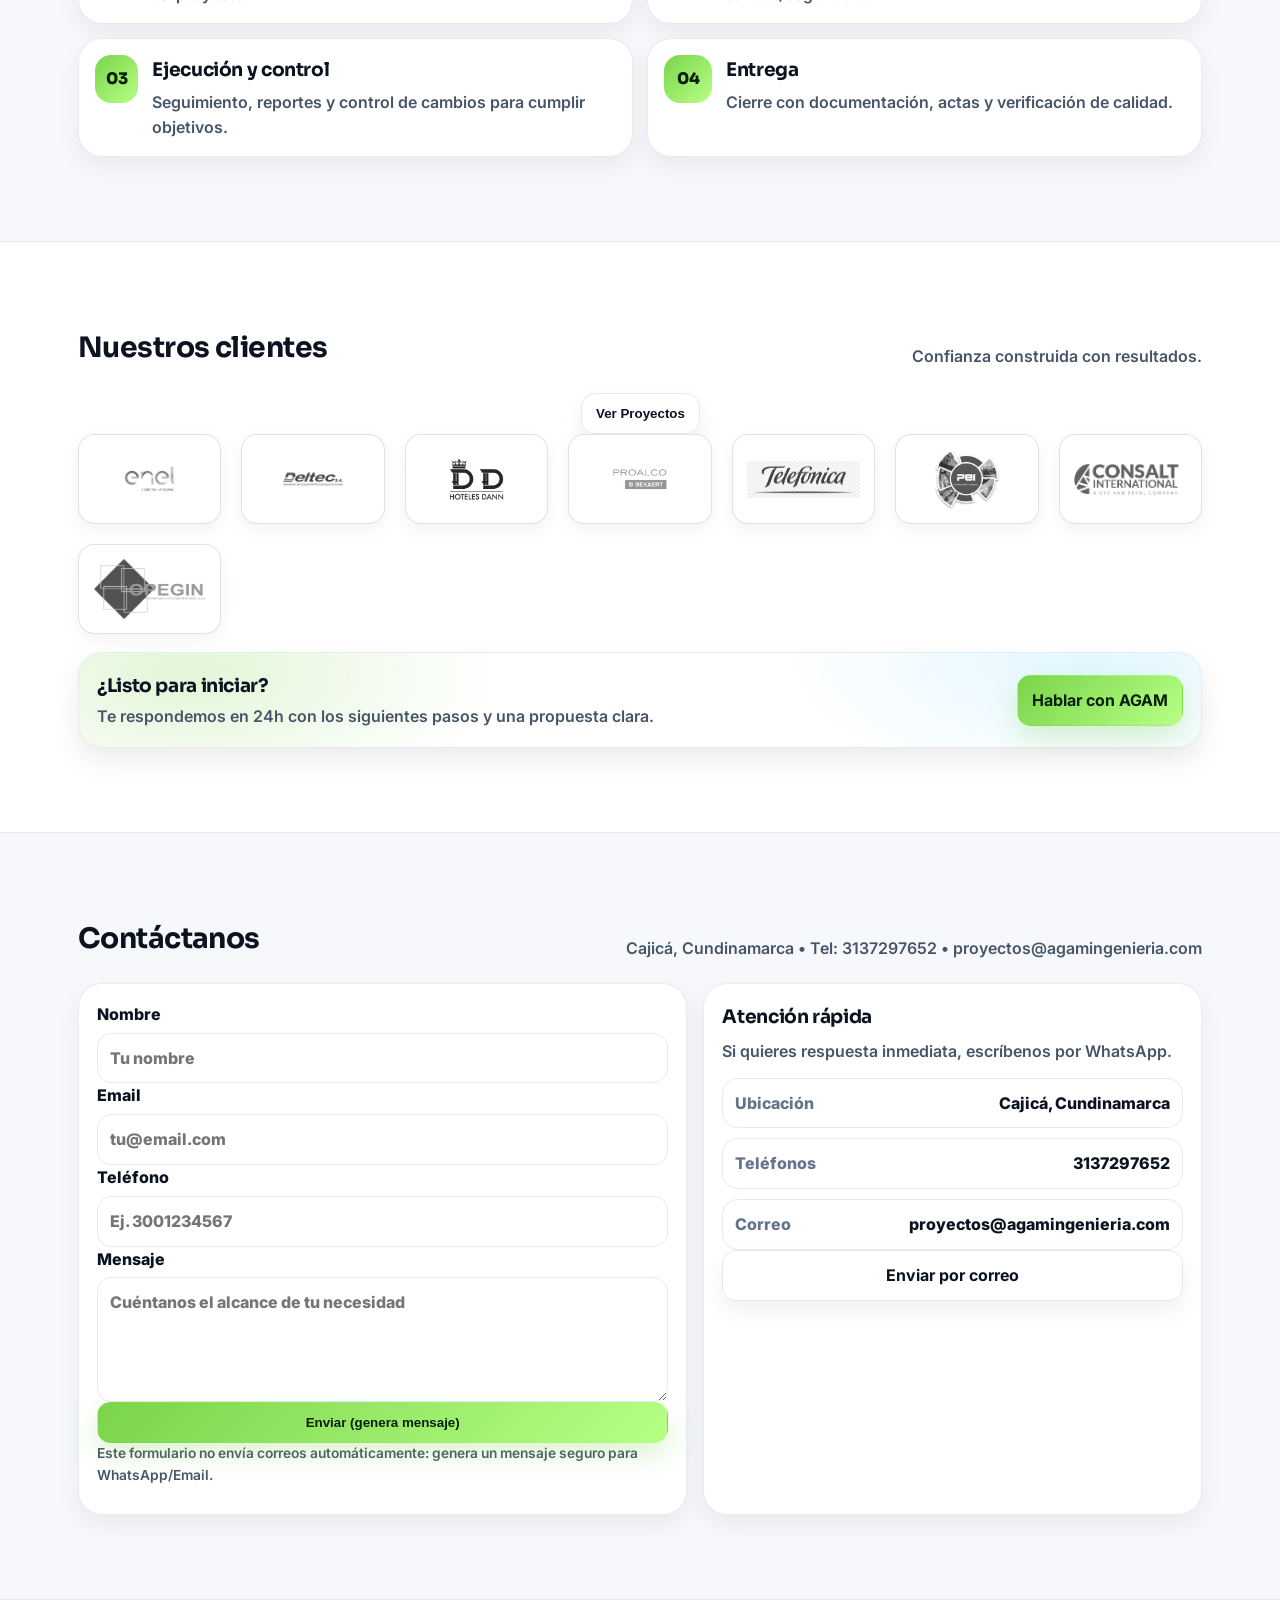
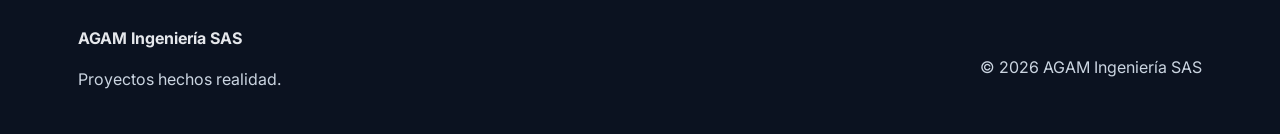
==== commit e2120ea6: "FASE 3.4 - Contact sync y manual de administracion" ====
--- a/index.html
+++ b/index.html
@@ -1,381 +1,381 @@
-<!doctype html>
-<html lang="es">
-<head>
-  <meta charset="utf-8" />
-  <meta name="viewport" content="width=device-width, initial-scale=1" />
-  <meta name="description" content="AGAM Ingeniería SAS: Construcción, consultoría y servicios complementarios. Proyectos hechos realidad." />
-  <title>AGAM Ingeniería SAS | Proyectos hechos realidad</title>
-
-  <!-- Google Fonts (ligero, solo 2 familias) -->
-  <link rel="preconnect" href="https://fonts.googleapis.com">
-  <link rel="preconnect" href="https://fonts.gstatic.com" crossorigin>
-  <link href="https://fonts.googleapis.com/css2?family=Inter:wght@400;500;600&family=Sora:wght@600;700&display=swap" rel="stylesheet">
-
-  <link rel="stylesheet" href="styles.css" />
-</head>
-
-<body>
-  <a class="skip" href="#contenido">Saltar al contenido</a>
-
-  <!-- Header -->
-  <header class="header">
-    <div class="container header__inner">
-      <a class="brand" href="#top" aria-label="AGAM Ingeniería SAS">
-        <img class="brand__logo"
-     src="./unnamed.png"
-     alt="AGAM Ingeniería SAS"
-     loading="eager" />
-
-      </a>
-
-      <nav class="nav" aria-label="Navegación principal">
-        <button class="nav__toggle" aria-expanded="false" aria-controls="menu">
-          <span class="sr">Abrir menú</span>
-          <span class="burger"></span>
-        </button>
-
-        <ul id="menu" class="nav__list">
-          <li><a href="#servicios">Servicios</a></li>
-          <li><a href="#proceso">Proceso</a></li>
-          <li><a href="#clientes">Clientes</a></li>
-          <li><a href="#contacto">Contáctanos</a></li>
-        </ul>
-      </nav>
-
-      <div class="header__cta">
-        <a class="btn btn--ghost" href="#contacto">Primera llamada sin costo</a>
-        <a class="btn btn--primary" href="#contacto">Cotizar ahora</a>
-      </div>
-    </div>
-  </header>
-
-  <!-- Hero -->
-  <main id="contenido">
-    <section id="top" class="hero">
-      <div class="container hero__inner">
-        <div class="hero__copy reveal">
-          <p class="pill">Ingeniería civil • Consultoría • Operación en Colombia</p>
-          <h1>Proyectos hechos realidad, con planificación y ejecución precisa.</h1>
-          <p class="lead">
-            Somos AGAM Ingeniería SAS: soluciones integrales para empresas que exigen calidad.
-            Convertimos necesidades de infraestructura en resultados medibles.
-          </p>
-
-          <div class="hero__actions">
-            <a class="btn btn--primary" href="#contacto">Solicitar cotización</a>
-            <a class="btn btn--ghost" href="#servicios">Ver servicios</a>
-          </div>
-
-          <div class="hero__stats">
-            <div class="stat">
-              <strong>+5</strong>
-              <span>Años de experiencia</span>
-            </div>
-            <div class="stat">
-              <strong>Vial & Vivienda</strong>
-              <span>Proyectos a nivel nacional</span>
-            </div>
-            <div class="stat">
-              <strong>Enfoque</strong>
-              <span>Calidad • Seguridad • Cumplimiento</span>
-            </div>
-          </div>
-        </div>
-
-        <div class="hero__card reveal">
-          <div class="cardTop">
-            <h3>Respuesta en 24h</h3>
-            <p>Cuéntanos qué necesitas y te devolvemos contacto con una ruta clara.</p>
-          </div>
-
-          <div class="miniForm">
-            <label>
-              Nombre
-              <input id="name" type="text" placeholder="Tu nombre" autocomplete="name" />
-            </label>
-            <label>
-              Teléfono
-              <input id="phone" type="tel" placeholder="Ej. 3001234567" autocomplete="tel" />
-            </label>
-            <label>
-              Servicio
-              <select id="service">
-                <option value="Construcción">Construcción</option>
-                <option value="Consultoría">Consultoría</option>
-                <option value="Servicios complementarios">Servicios complementarios</option>
-              </select>
-            </label>
-
-            <button id="quoteBtn" class="btn btn--primary btn--full" type="button">
-              Enviar por WhatsApp
-            </button>
-
-            <p class="fineprint">
-              Al enviar, aceptas ser contactado(a) para tu solicitud. Sin spam.
-            </p>
-          </div>
-        </div>
-      </div>
-
-      <div class="hero__bg" aria-hidden="true"></div>
-    </section>
-
-    <!-- Servicios -->
-    <section id="servicios" class="section">
-      <div class="container">
-        <div class="section__head reveal">
-          <h2>Servicios principales</h2>
-          <p class="sub">
-            Estructuramos tu proyecto para reducir riesgos, controlar costos y asegurar entregables.
-          </p>
-        </div>
-
-        <div class="grid3">
-          <article class="card reveal">
-            <div class="icon">🏗️</div>
-            <h3>Construcción</h3>
-            <p>
-              Ejecución eficiente desde preparación del terreno hasta entrega final,
-              con control de calidad y seguridad en obra.
-            </p>
-            <ul class="bullets">
-              <li>Vías y urbanismo</li>
-              <li>Estructuras y cimentación</li>
-              <li>Planeación y control</li>
-            </ul>
-          </article>
-
-          <article class="card reveal">
-            <div class="icon">📐</div>
-            <h3>Consultoría</h3>
-            <p>
-              Hacemos viable tu inversión con estudios, diseños y planificación estratégica.
-            </p>
-            <ul class="bullets">
-              <li>Estudios y diagnósticos</li>
-              <li>Diseño y presupuesto</li>
-              <li>Gestión de riesgos</li>
-            </ul>
-          </article>
-
-          <article class="card reveal">
-            <div class="icon">🚧</div>
-            <h3>Servicios complementarios</h3>
-            <p>
-              Respaldo operativo para mantener el ritmo del proyecto cumpliendo normativa.
-            </p>
-            <ul class="bullets">
-              <li>Maquinaria especializada</li>
-              <li>Gestión del tráfico</li>
-              <li>Manejo de materiales/residuos</li>
-            </ul>
-          </article>
-        </div>
-      </div>
-    </section>
-
-    <!-- Proceso -->
-    <section id="proceso" class="section section--alt">
-      <div class="container">
-        <div class="section__head reveal">
-          <h2>Nuestro proceso</h2>
-          <p class="sub">Simple, claro y con responsables desde el día 1.</p>
-        </div>
-
-        <div class="steps">
-          <div class="step reveal">
-            <span class="step__n">01</span>
-            <div>
-              <h3>Levantamiento</h3>
-              <p>Entendemos alcance, tiempos, presupuesto y restricciones del proyecto.</p>
-            </div>
-          </div>
-
-          <div class="step reveal">
-            <span class="step__n">02</span>
-            <div>
-              <h3>Propuesta técnica</h3>
-              <p>Ruta de trabajo, hitos, entregables y plan de calidad/seguridad.</p>
-            </div>
-          </div>
-
-          <div class="step reveal">
-            <span class="step__n">03</span>
-            <div>
-              <h3>Ejecución y control</h3>
-              <p>Seguimiento, reportes y control de cambios para cumplir objetivos.</p>
-            </div>
-          </div>
-
-          <div class="step reveal">
-            <span class="step__n">04</span>
-            <div>
-              <h3>Entrega</h3>
-              <p>Cierre con documentación, actas y verificación de calidad.</p>
-            </div>
-          </div>
-        </div>
-      </div>
-    </section>
-
-    <!-- Clientes -->
-    <section id="clientes" class="section">
-      <div class="container">
-        <div class="section__head reveal">
-          <h2>Nuestros clientes</h2>
-          <p class="sub">Confianza construida con resultados.</p>
-        </div>
-<!-- bonton ver clientes-->
-        <div style="text-align:center;margin-top:24px;">
-  <button class="btn btn--ghost" onclick="openGallery()">
-    Ver Proyectos
-  </button>
-</div>
-
-
-        <!-- Contenido administrable: se carga desde content.js / backend -->
-        <div id="clientsGrid" class="logos reveal" aria-label="Logos de clientes"></div>
-
-        <div class="ctaBand reveal">
-          <div>
-            <h3>¿Listo para iniciar?</h3>
-            <p>Te respondemos en 24h con los siguientes pasos y una propuesta clara.</p>
-          </div>
-          <a class="btn btn--primary" href="#contacto">Hablar con AGAM</a>
-        </div>
-      </div>
-    </section>
-
-    <!-- Contacto -->
-    <section id="contacto" class="section section--alt">
-      <div class="container">
-        <div class="section__head reveal">
-          <h2>Contáctanos</h2>
-          <p class="sub">Cajicá, Cundinamarca • Tel: 3137297652 / 3107816552 • proyectos@agamingenieria.com</p>
-        </div>
-
-        <div class="contactGrid">
-          <form class="form card reveal" id="contactForm" autocomplete="on">
-            <label>
-              Nombre
-              <input name="nombre" type="text" required placeholder="Tu nombre" autocomplete="name" />
-            </label>
-            <label>
-              Email
-              <input name="email" type="email" required placeholder="tu@email.com" autocomplete="email" />
-            </label>
-            <label>
-              Teléfono
-              <input name="telefono" type="tel" required placeholder="Ej. 3001234567" autocomplete="tel" />
-            </label>
-            <label>
-              Mensaje
-              <textarea name="mensaje" rows="4" required placeholder="Cuéntanos el alcance de tu necesidad"></textarea>
-            </label>
-
-            <button class="btn btn--primary btn--full" type="submit">Enviar (genera mensaje)</button>
-            <p class="fineprint">Este formulario no envía correos automáticamente: genera un mensaje seguro para WhatsApp/Email.</p>
-          </form>
-
-          <div class="info card reveal">
-            <h3>Atención rápida</h3>
-            <p>Si quieres respuesta inmediata, escríbenos por WhatsApp.</p>
-
-            <div class="info__list">
-              <div class="info__item">
-                <span class="k">Ubicación</span>
-                <span class="v">Cajicá, Cundinamarca</span>
-              </div>
-              <div class="info__item">
-                <span class="k">Teléfonos</span>
-                <span class="v">3137297652 • 3107816552</span>
-              </div>
-              <div class="info__item">
-                <span class="k">Correo</span>
-                <span class="v">proyectos@agamingenieria.com</span>
-              </div>
-            </div>
-
-            <a class="btn btn--ghost btn--full" id="emailBtn" href="#">
-              Enviar por correo
-            </a>
-          </div>
-        </div>
-      </div>
-    </section>
-
-    <!-- Footer -->
-    <footer class="footer">
-      <div class="container footer__inner">
-        <div>
-          <strong>AGAM Ingeniería SAS</strong>
-          <p class="muted">Proyectos hechos realidad.</p>
-        </div>
-        <p class="muted">© <span id="year"></span> AGAM Ingeniería SAS</p>
-      </div>
-    </footer>
-  </main>
-
-  <!-- WhatsApp Floating Button -->
-  <a class="wabtn" id="waFloat" href="#" aria-label="Chatear por WhatsApp">
-    <span>WhatsApp</span>
-  </a>
-
-  <!-- Modal flotante - Galería -->
-<div id="galleryModal" class="galleryModal" aria-hidden="true">
-  <div class="galleryOverlay"></div>
-
-  <div class="galleryContent">
-    <button class="galleryClose" aria-label="Cerrar galería">✕</button>
-
-    <h3>Proyectos</h3>
-
-    <div id="projectsGrid" class="galleryGrid"></div>
-  </div>
-</div>
-
-<div id="projectGalleryModal" class="galleryModal" aria-hidden="true"><div class="projectGalleryOverlay galleryOverlay"></div><div class="galleryContent"><button class="projectGalleryClose galleryClose" aria-label="Cerrar">✕</button><h3 id="projectGalleryTitle">Proyecto</h3><div id="projectGalleryGrid" class="projectGalleryGrid"></div></div></div>
-
- <!-- Zoom individual (Lightbox) - Fase 3.3.2 -->
-<div id="zoomModal" class="zoomModal" aria-hidden="true">
-  <div class="zoomOverlay"></div>
-
-  <div class="zoomContent" role="dialog" aria-modal="true" aria-label="Vista ampliada">
-    <button class="zoomClose" type="button" aria-label="Cerrar zoom">&times;</button>
-
-    <button id="zoomPrev" class="zoomNav zoomPrev" type="button" aria-label="Fotografía anterior">
-      &#10094;
-    </button>
-
-    <img id="zoomImg" src="" alt="">
-
-    <button id="zoomNext" class="zoomNav zoomNext" type="button" aria-label="Fotografía siguiente">
-      &#10095;
-    </button>
-
-    <div class="zoomInfo">
-      <p id="zoomCaption" class="zoomCaption"></p>
-      <span id="zoomCounter" class="zoomCounter" aria-live="polite"></span>
-    </div>
-  </div>
-</div>
- 
-  <script src="https://cdn.jsdelivr.net/npm/@supabase/supabase-js@2"></script>
-  <script src="config.js"></script>
-  <script src="content.js"></script>
-  <script src="app.js" defer></script>
-</body>
-</html>
-
-
-
-
-
-
-
-
-
-
-
-
-
+<!doctype html>
+<html lang="es">
+<head>
+  <meta charset="utf-8" />
+  <meta name="viewport" content="width=device-width, initial-scale=1" />
+  <meta name="description" content="AGAM Ingeniería SAS: Construcción, consultoría y servicios complementarios. Proyectos hechos realidad." />
+  <title>AGAM Ingeniería SAS | Proyectos hechos realidad</title>
+
+  <!-- Google Fonts (ligero, solo 2 familias) -->
+  <link rel="preconnect" href="https://fonts.googleapis.com">
+  <link rel="preconnect" href="https://fonts.gstatic.com" crossorigin>
+  <link href="https://fonts.googleapis.com/css2?family=Inter:wght@400;500;600&family=Sora:wght@600;700&display=swap" rel="stylesheet">
+
+  <link rel="stylesheet" href="styles.css" />
+</head>
+
+<body>
+  <a class="skip" href="#contenido">Saltar al contenido</a>
+
+  <!-- Header -->
+  <header class="header">
+    <div class="container header__inner">
+      <a class="brand" href="#top" aria-label="AGAM Ingeniería SAS">
+        <img class="brand__logo"
+     src="./unnamed.png"
+     alt="AGAM Ingeniería SAS"
+     loading="eager" />
+
+      </a>
+
+      <nav class="nav" aria-label="Navegación principal">
+        <button class="nav__toggle" aria-expanded="false" aria-controls="menu">
+          <span class="sr">Abrir menú</span>
+          <span class="burger"></span>
+        </button>
+
+        <ul id="menu" class="nav__list">
+          <li><a href="#servicios">Servicios</a></li>
+          <li><a href="#proceso">Proceso</a></li>
+          <li><a href="#clientes">Clientes</a></li>
+          <li><a href="#contacto">Contáctanos</a></li>
+        </ul>
+      </nav>
+
+      <div class="header__cta">
+        <a class="btn btn--ghost" href="#contacto">Primera llamada sin costo</a>
+        <a class="btn btn--primary" href="#contacto">Cotizar ahora</a>
+      </div>
+    </div>
+  </header>
+
+  <!-- Hero -->
+  <main id="contenido">
+    <section id="top" class="hero">
+      <div class="container hero__inner">
+        <div class="hero__copy reveal">
+          <p class="pill">Ingeniería civil • Consultoría • Operación en Colombia</p>
+          <h1>Proyectos hechos realidad, con planificación y ejecución precisa.</h1>
+          <p class="lead">
+            Somos AGAM Ingeniería SAS: soluciones integrales para empresas que exigen calidad.
+            Convertimos necesidades de infraestructura en resultados medibles.
+          </p>
+
+          <div class="hero__actions">
+            <a class="btn btn--primary" href="#contacto">Solicitar cotización</a>
+            <a class="btn btn--ghost" href="#servicios">Ver servicios</a>
+          </div>
+
+          <div class="hero__stats">
+            <div class="stat">
+              <strong>+5</strong>
+              <span>Años de experiencia</span>
+            </div>
+            <div class="stat">
+              <strong>Vial & Vivienda</strong>
+              <span>Proyectos a nivel nacional</span>
+            </div>
+            <div class="stat">
+              <strong>Enfoque</strong>
+              <span>Calidad • Seguridad • Cumplimiento</span>
+            </div>
+          </div>
+        </div>
+
+        <div class="hero__card reveal">
+          <div class="cardTop">
+            <h3>Respuesta en 24h</h3>
+            <p>Cuéntanos qué necesitas y te devolvemos contacto con una ruta clara.</p>
+          </div>
+
+          <div class="miniForm">
+            <label>
+              Nombre
+              <input id="name" type="text" placeholder="Tu nombre" autocomplete="name" />
+            </label>
+            <label>
+              Teléfono
+              <input id="phone" type="tel" placeholder="Ej. 3001234567" autocomplete="tel" />
+            </label>
+            <label>
+              Servicio
+              <select id="service">
+                <option value="Construcción">Construcción</option>
+                <option value="Consultoría">Consultoría</option>
+                <option value="Servicios complementarios">Servicios complementarios</option>
+              </select>
+            </label>
+
+            <button id="quoteBtn" class="btn btn--primary btn--full" type="button">
+              Enviar por WhatsApp
+            </button>
+
+            <p class="fineprint">
+              Al enviar, aceptas ser contactado(a) para tu solicitud. Sin spam.
+            </p>
+          </div>
+        </div>
+      </div>
+
+      <div class="hero__bg" aria-hidden="true"></div>
+    </section>
+
+    <!-- Servicios -->
+    <section id="servicios" class="section">
+      <div class="container">
+        <div class="section__head reveal">
+          <h2>Servicios principales</h2>
+          <p class="sub">
+            Estructuramos tu proyecto para reducir riesgos, controlar costos y asegurar entregables.
+          </p>
+        </div>
+
+        <div class="grid3">
+          <article class="card reveal">
+            <div class="icon">🏗️</div>
+            <h3>Construcción</h3>
+            <p>
+              Ejecución eficiente desde preparación del terreno hasta entrega final,
+              con control de calidad y seguridad en obra.
+            </p>
+            <ul class="bullets">
+              <li>Vías y urbanismo</li>
+              <li>Estructuras y cimentación</li>
+              <li>Planeación y control</li>
+            </ul>
+          </article>
+
+          <article class="card reveal">
+            <div class="icon">📐</div>
+            <h3>Consultoría</h3>
+            <p>
+              Hacemos viable tu inversión con estudios, diseños y planificación estratégica.
+            </p>
+            <ul class="bullets">
+              <li>Estudios y diagnósticos</li>
+              <li>Diseño y presupuesto</li>
+              <li>Gestión de riesgos</li>
+            </ul>
+          </article>
+
+          <article class="card reveal">
+            <div class="icon">🚧</div>
+            <h3>Servicios complementarios</h3>
+            <p>
+              Respaldo operativo para mantener el ritmo del proyecto cumpliendo normativa.
+            </p>
+            <ul class="bullets">
+              <li>Maquinaria especializada</li>
+              <li>Gestión del tráfico</li>
+              <li>Manejo de materiales/residuos</li>
+            </ul>
+          </article>
+        </div>
+      </div>
+    </section>
+
+    <!-- Proceso -->
+    <section id="proceso" class="section section--alt">
+      <div class="container">
+        <div class="section__head reveal">
+          <h2>Nuestro proceso</h2>
+          <p class="sub">Simple, claro y con responsables desde el día 1.</p>
+        </div>
+
+        <div class="steps">
+          <div class="step reveal">
+            <span class="step__n">01</span>
+            <div>
+              <h3>Levantamiento</h3>
+              <p>Entendemos alcance, tiempos, presupuesto y restricciones del proyecto.</p>
+            </div>
+          </div>
+
+          <div class="step reveal">
+            <span class="step__n">02</span>
+            <div>
+              <h3>Propuesta técnica</h3>
+              <p>Ruta de trabajo, hitos, entregables y plan de calidad/seguridad.</p>
+            </div>
+          </div>
+
+          <div class="step reveal">
+            <span class="step__n">03</span>
+            <div>
+              <h3>Ejecución y control</h3>
+              <p>Seguimiento, reportes y control de cambios para cumplir objetivos.</p>
+            </div>
+          </div>
+
+          <div class="step reveal">
+            <span class="step__n">04</span>
+            <div>
+              <h3>Entrega</h3>
+              <p>Cierre con documentación, actas y verificación de calidad.</p>
+            </div>
+          </div>
+        </div>
+      </div>
+    </section>
+
+    <!-- Clientes -->
+    <section id="clientes" class="section">
+      <div class="container">
+        <div class="section__head reveal">
+          <h2>Nuestros clientes</h2>
+          <p class="sub">Confianza construida con resultados.</p>
+        </div>
+<!-- bonton ver clientes-->
+        <div style="text-align:center;margin-top:24px;">
+  <button class="btn btn--ghost" onclick="openGallery()">
+    Ver Proyectos
+  </button>
+</div>
+
+
+        <!-- Contenido administrable: se carga desde content.js / backend -->
+        <div id="clientsGrid" class="logos reveal" aria-label="Logos de clientes"></div>
+
+        <div class="ctaBand reveal">
+          <div>
+            <h3>¿Listo para iniciar?</h3>
+            <p>Te respondemos en 24h con los siguientes pasos y una propuesta clara.</p>
+          </div>
+          <a class="btn btn--primary" href="#contacto">Hablar con AGAM</a>
+        </div>
+      </div>
+    </section>
+
+    <!-- Contacto -->
+    <section id="contacto" class="section section--alt">
+      <div class="container">
+        <div class="section__head reveal">
+          <h2>Contáctanos</h2>
+          <p class="sub" id="contactSummary">Cajicá, Cundinamarca • Tel: 3137297652 / 3107816552 • proyectos@agamingenieria.com</p>
+        </div>
+
+        <div class="contactGrid">
+          <form class="form card reveal" id="contactForm" autocomplete="on">
+            <label>
+              Nombre
+              <input name="nombre" type="text" required placeholder="Tu nombre" autocomplete="name" />
+            </label>
+            <label>
+              Email
+              <input name="email" type="email" required placeholder="tu@email.com" autocomplete="email" />
+            </label>
+            <label>
+              Teléfono
+              <input name="telefono" type="tel" required placeholder="Ej. 3001234567" autocomplete="tel" />
+            </label>
+            <label>
+              Mensaje
+              <textarea name="mensaje" rows="4" required placeholder="Cuéntanos el alcance de tu necesidad"></textarea>
+            </label>
+
+            <button class="btn btn--primary btn--full" type="submit">Enviar (genera mensaje)</button>
+            <p class="fineprint">Este formulario no envía correos automáticamente: genera un mensaje seguro para WhatsApp/Email.</p>
+          </form>
+
+          <div class="info card reveal">
+            <h3>Atención rápida</h3>
+            <p>Si quieres respuesta inmediata, escríbenos por WhatsApp.</p>
+
+            <div class="info__list">
+              <div class="info__item">
+                <span class="k">Ubicación</span>
+                <span class="v" id="contactLocation">Cajicá, Cundinamarca</span>
+              </div>
+              <div class="info__item">
+                <span class="k">Teléfonos</span>
+                <span class="v" id="contactPhones">3137297652 • 3107816552</span>
+              </div>
+              <div class="info__item">
+                <span class="k">Correo</span>
+                <span class="v" id="contactEmail">proyectos@agamingenieria.com</span>
+              </div>
+            </div>
+
+            <a class="btn btn--ghost btn--full" id="emailBtn" href="#">
+              Enviar por correo
+            </a>
+          </div>
+        </div>
+      </div>
+    </section>
+
+    <!-- Footer -->
+    <footer class="footer">
+      <div class="container footer__inner">
+        <div>
+          <strong>AGAM Ingeniería SAS</strong>
+          <p class="muted">Proyectos hechos realidad.</p>
+        </div>
+        <p class="muted">© <span id="year"></span> AGAM Ingeniería SAS</p>
+      </div>
+    </footer>
+  </main>
+
+  <!-- WhatsApp Floating Button -->
+  <a class="wabtn" id="waFloat" href="#" aria-label="Chatear por WhatsApp">
+    <span>WhatsApp</span>
+  </a>
+
+  <!-- Modal flotante - Galería -->
+<div id="galleryModal" class="galleryModal" aria-hidden="true">
+  <div class="galleryOverlay"></div>
+
+  <div class="galleryContent">
+    <button class="galleryClose" aria-label="Cerrar galería">✕</button>
+
+    <h3>Proyectos</h3>
+
+    <div id="projectsGrid" class="galleryGrid"></div>
+  </div>
+</div>
+
+<div id="projectGalleryModal" class="galleryModal" aria-hidden="true"><div class="projectGalleryOverlay galleryOverlay"></div><div class="galleryContent"><button class="projectGalleryClose galleryClose" aria-label="Cerrar">✕</button><h3 id="projectGalleryTitle">Proyecto</h3><div id="projectGalleryGrid" class="projectGalleryGrid"></div></div></div>
+
+ <!-- Zoom individual (Lightbox) - Fase 3.3.2 -->
+<div id="zoomModal" class="zoomModal" aria-hidden="true">
+  <div class="zoomOverlay"></div>
+
+  <div class="zoomContent" role="dialog" aria-modal="true" aria-label="Vista ampliada">
+    <button class="zoomClose" type="button" aria-label="Cerrar zoom">&times;</button>
+
+    <button id="zoomPrev" class="zoomNav zoomPrev" type="button" aria-label="Fotografía anterior">
+      &#10094;
+    </button>
+
+    <img id="zoomImg" src="" alt="">
+
+    <button id="zoomNext" class="zoomNav zoomNext" type="button" aria-label="Fotografía siguiente">
+      &#10095;
+    </button>
+
+    <div class="zoomInfo">
+      <p id="zoomCaption" class="zoomCaption"></p>
+      <span id="zoomCounter" class="zoomCounter" aria-live="polite"></span>
+    </div>
+  </div>
+</div>
+ 
+  <script src="https://cdn.jsdelivr.net/npm/@supabase/supabase-js@2"></script>
+  <script src="config.js"></script>
+  <script src="content.js"></script>
+  <script src="app.js" defer></script>
+</body>
+</html>
+
+
+
+
+
+
+
+
+
+
+
+
+
